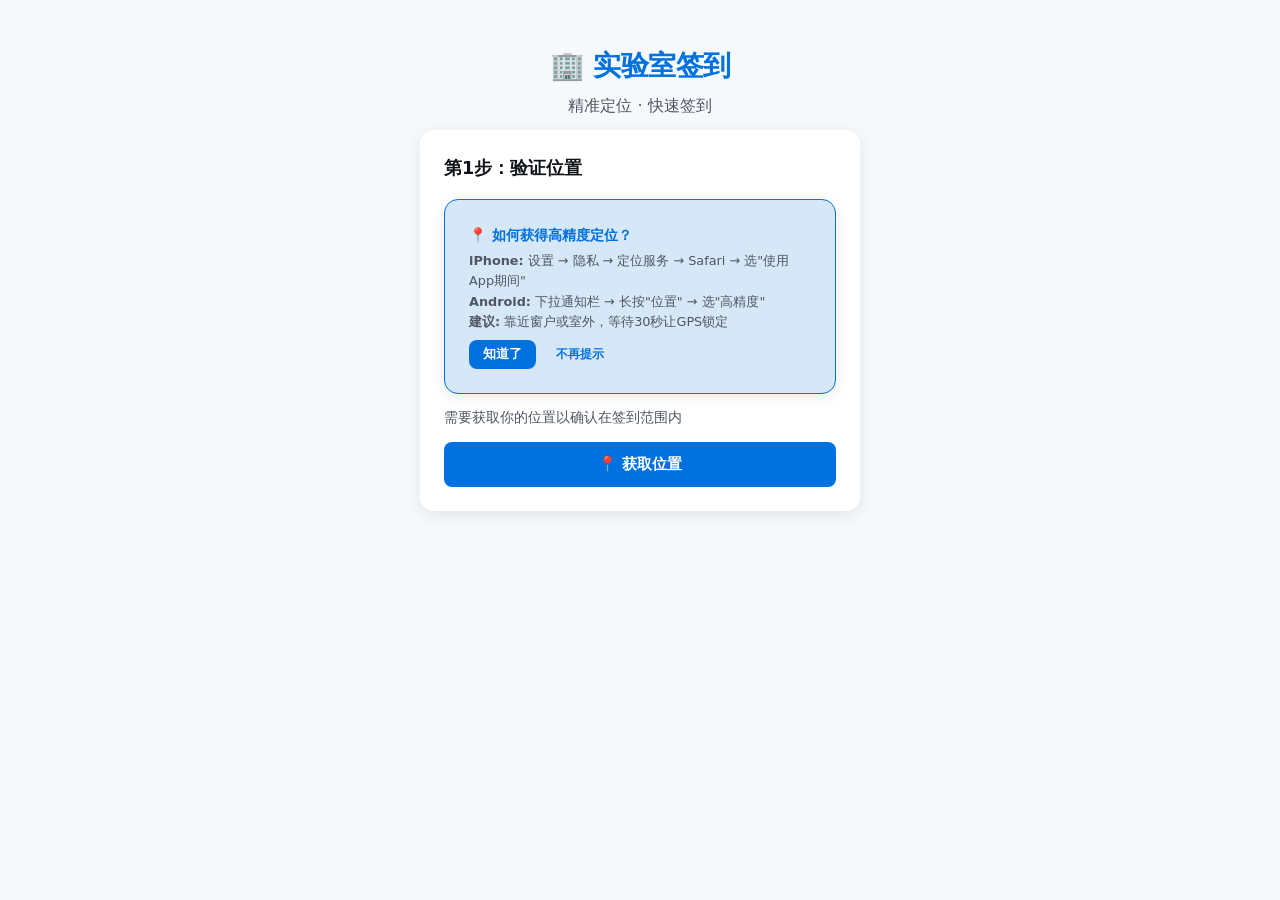
==== frontend/index.html @ 840944c0 "feat: add GPS accuracy tip on checkin page with dismiss/don't-show-again" ====
<!DOCTYPE html>
<html lang="zh-CN">
<head>
<meta charset="UTF-8">
<meta name="viewport" content="width=device-width, initial-scale=1.0, user-scalable=no">
<title>Lab Check-in</title>
<link rel="stylesheet" href="/frontend/css/app.css">
</head>
<body>
<div class="container" id="app">
  <div style="text-align:center;padding:20px 0 12px">
    <h1 style="color:var(--brand)">&#x1f3e2; 实验室签到</h1>
    <p style="margin-top:4px">精准定位 · 快速签到</p>
  </div>

  <div class="card result-card result-success hidden" id="statusCard">
    <div class="result-icon">&#x2705;</div>
    <h2 id="statusTitle">已签到</h2>
    <p id="statusDetail"></p>
    <p class="mt-1" style="font-size:0.82rem;color:var(--ink-muted)" id="statusTime"></p>
  </div>

  <div class="card" id="mainCard">
    <div style="display:flex;justify-content:space-between;align-items:center;margin-bottom:16px">
      <h3 id="stepTitle">第1步：验证位置</h3>
      <span class="badge badge-warning hidden" id="locationBadge">定位中...</span>
    </div>

    <!-- GPS tip -->
    <div id="gpsTip" class="card hidden" style="background:var(--brand-subtle);border:1px solid var(--brand);margin-bottom:12px">
      <p style="font-weight:650;color:var(--brand);font-size:.9rem">&#x1f4cd; 如何获得高精度定位？</p>
      <p style="font-size:.8rem;color:var(--ink-secondary);margin-top:4px">
        <b>iPhone:</b> 设置 → 隐私 → 定位服务 → Safari → 选"使用App期间"<br>
        <b>Android:</b> 下拉通知栏 → 长按"位置" → 选"高精度"<br>
        <b>建议:</b> 靠近窗户或室外，等待30秒让GPS锁定
      </p>
      <div style="margin-top:8px;display:flex;gap:8px">
        <button class="btn btn-primary" onclick="dismissGpsTip()" style="font-size:.8rem;padding:6px 14px">知道了</button>
        <button class="btn btn-secondary" onclick="dismissGpsTipForever()" style="font-size:.78rem;padding:6px 12px">不再提示</button>
      </div>
    </div>

    <div id="stepLocation">
      <p style="font-size:0.9rem;margin-bottom:12px">需要获取你的位置以确认在签到范围内</p>
      <button class="btn btn-primary btn-block" onclick="getLocation()" id="locBtn">&#x1f4cd; 获取位置</button>
      <div id="locResult" class="mt-2 hidden"></div>
    </div>

    <div id="stepName" class="hidden">
      <p style="font-size:0.9rem;margin-bottom:12px">确认身份信息，点击签到</p>
      <div class="input-group">
        <input type="text" class="input" id="userName" placeholder="输入姓名（如：郭晓飞）" required>
      </div>
      <button class="btn btn-primary btn-block btn-lg mt-3" onclick="submitByName()" id="checkinBtn">&#x2705; 确认签到</button>
      <div id="checkinResult" class="text-center mt-3 hidden"></div>
    </div>
  </div>

  <p class="text-center mt-2" style="font-size:0.75rem;color:var(--ink-muted)" id="tokenInfo"></p>
</div>

<script>
var API = window.location.origin;
var token = null, qrType = null, locationId = null;
var userLat = null, userLng = null, locationVerified = false;

// Show GPS tip if not dismissed before
if (!localStorage.getItem('gpsTipDismissed')) {
  document.getElementById('gpsTip').classList.remove('hidden');
}
function dismissGpsTip() { document.getElementById('gpsTip').classList.add('hidden'); }
function dismissGpsTipForever() { localStorage.setItem('gpsTipDismissed', '1'); document.getElementById('gpsTip').classList.add('hidden'); }

(function() {
  var p = new URLSearchParams(window.location.search);
  token = p.get('token');
  qrType = p.get('type') || 'checkin';
  locationId = p.get('location_id');
  if (token) {
    document.getElementById('tokenInfo').textContent = 'Session: ' + token.slice(0,8) + '... | ' + qrType;
    fetch(API + '/api/qr/validate/' + token)
      .then(function(r) { return r.json(); })
      .then(function(d) {
        if (!d.valid) showToast('二维码已过期或无效', 'error');
        else document.getElementById('stepTitle').textContent = (d.location_name || '签到点') + ' - ' + (qrType === 'checkin' ? '签到' : '签退');
      });
  }
})();

(function() {
  var u = JSON.parse(localStorage.getItem('user') || '{}');
  if (u.id) {
    fetch(API + '/api/check/status?user_id=' + u.id)
      .then(function(r) { return r.json(); })
      .then(function(d) {
        if (d.is_checked_in) {
          document.getElementById('statusCard').classList.remove('hidden');
          document.getElementById('statusTitle').textContent = '已签到';
          document.getElementById('statusDetail').textContent = '地点: ' + (d.location_name || '-');
          var t = '签到时间: ' + new Date(d.check_in_time).toLocaleString();
          if (d.auto_checkout_at) t += ' | 自动签退: ' + new Date(d.auto_checkout_at).toLocaleTimeString();
          document.getElementById('statusTime').textContent = t;
        }
      });
  }
})();

var _watchId = null;

function getLocation() {
  var btn = document.getElementById('locBtn');
  var badge = document.getElementById('locationBadge');
  var result = document.getElementById('locResult');

  // Stop any existing watch
  if (_watchId !== null) { navigator.geolocation.clearWatch(_watchId); _watchId = null; }

  btn.disabled = true; btn.textContent = '定位中...';
  badge.classList.remove('hidden');
  badge.className = 'badge badge-warning'; badge.textContent = '正在搜索卫星信号...';
  result.classList.add('hidden');

  if (!navigator.geolocation) {
    result.classList.remove('hidden');
    result.innerHTML = '<div class="badge badge-danger">&#x274c; 浏览器不支持定位</div>';
    badge.className = 'badge badge-danger'; badge.textContent = '不支持';
    btn.disabled = false; btn.textContent = '&#x1f4cd; 获取位置';
    return;
  }

  var startTime = Date.now();
  var bestPos = null;
  var count = 0;

  // Update status every 5 seconds
  var statusTimer = setInterval(function() {
    var elapsed = Math.floor((Date.now() - startTime) / 1000);
    badge.textContent = '搜索卫星中... (' + elapsed + '秒)';
  }, 5000);

  // Use watchPosition: keeps GPS active until we get a good fix
  _watchId = navigator.geolocation.watchPosition(
    function(pos) {
      count++;
      var acc = pos.coords.accuracy || 999;
      // Keep the best accuracy reading
      if (!bestPos || acc < bestPos.accuracy) {
        bestPos = {lat: pos.coords.latitude, lng: pos.coords.longitude, accuracy: acc};
      }

      // Update badge with progress
      var elapsed = Math.floor((Date.now() - startTime) / 1000);
      badge.textContent = 'GPS信号: ' + acc.toFixed(0) + 'm精度 (' + elapsed + '秒)';

      // Good enough — stop and use this position
      if (acc <= 80) {
        navigator.geolocation.clearWatch(_watchId);
        _watchId = null;
        clearInterval(statusTimer);
        usePosition(bestPos, badge, result, btn);
      }
    },
    function(err) {
      navigator.geolocation.clearWatch(_watchId);
      _watchId = null;
      clearInterval(statusTimer);
      result.classList.remove('hidden');
      badge.className = 'badge badge-danger'; badge.textContent = '定位失败';
      var msg = '';
      if (err.code === 1) msg = '请允许浏览器获取位置权限后重试';
      else if (err.code === 2) msg = '无法获取位置信号，请移至窗边或室外';
      else if (err.code === 3) msg = '定位超时，请重试';
      else msg = err.message || '定位失败';
      result.innerHTML = '<div class="badge badge-danger">&#x274c; ' + msg + '</div><button class="btn btn-secondary mt-2" onclick="getLocation()" style="font-size:0.85rem">&#x1f4cd; 重试定位</button>';
      btn.disabled = false; btn.textContent = '&#x1f4cd; 获取位置';
    },
    {enableHighAccuracy: true, timeout: 120000, maximumAge: 0}
  );

  // Timeout after 90 seconds — use best available reading
  setTimeout(function() {
    if (_watchId !== null) {
      navigator.geolocation.clearWatch(_watchId);
      _watchId = null;
      clearInterval(statusTimer);

      if (bestPos && bestPos.accuracy <= 200) {
        usePosition(bestPos, badge, result, btn);
      } else if (bestPos) {
        result.classList.remove('hidden');
        badge.className = 'badge badge-warning'; badge.textContent = '精度不足';
        result.innerHTML = '<div class="badge badge-warning">&#x26a0; 精度仅' + bestPos.accuracy.toFixed(0) + 'm，建议移至窗边或室外重试</div><button class="btn btn-secondary mt-2" onclick="getLocation()" style="font-size:0.85rem">&#x1f4cd; 重试定位</button>';
        btn.disabled = false; btn.textContent = '&#x1f4cd; 获取位置';
      } else {
        result.classList.remove('hidden');
        badge.className = 'badge badge-danger'; badge.textContent = '定位失败';
        result.innerHTML = '<div class="badge badge-danger">&#x274c; 未获取到GPS信号，请移至窗边或室外</div><button class="btn btn-secondary mt-2" onclick="getLocation()" style="font-size:0.85rem">&#x1f4cd; 重试定位</button>';
        btn.disabled = false; btn.textContent = '&#x1f4cd; 获取位置';
      }
    }
  }, 90000);
}

function usePosition(pos, badge, result, btn) {
  userLat = pos.lat;
  userLng = pos.lng;
  badge.className = 'badge badge-success';
  badge.textContent = '已定位 (精度' + pos.accuracy.toFixed(0) + 'm)';
  result.classList.remove('hidden');

  if (locationId) {
    fetch(API + '/api/admin/validate-location', {
      method: 'POST',
      headers: {'Content-Type': 'application/json'},
      body: JSON.stringify({lat: userLat, lng: userLng, location_id: parseInt(locationId)}),
    })
    .then(function(r) { return r.json(); })
    .then(function(d) {
      if (d.within_range) {
        result.innerHTML = '<div class="badge badge-success">&#x2705; 在范围内 (' + d.distance_meters + 'm / 允许' + d.max_meters + 'm)</div><p style="font-size:0.78rem;margin-top:4px;color:var(--ink-muted)">' + (d.address || '') + '</p>';
        locationVerified = true;
        showNameStep();
      } else {
        result.innerHTML = '<div class="badge badge-danger">&#x274c; 超出范围 (' + d.distance_meters + 'm / 允许' + d.max_meters + 'm)</div><button class="btn btn-secondary mt-2" onclick="getLocation()" style="font-size:0.85rem">&#x1f4cd; 重试</button>';
      }
      btn.disabled = false; btn.textContent = '&#x1f4cd; 重新定位';
    })
    .catch(function(e) {
      result.innerHTML = '<div class="badge badge-danger">网络错误，请重试</div><button class="btn btn-secondary mt-2" onclick="getLocation()" style="font-size:0.85rem">&#x1f4cd; 重试</button>';
      btn.disabled = false; btn.textContent = '&#x1f4cd; 获取位置';
    });
  } else {
    locationVerified = true;
    result.innerHTML = '<div class="badge badge-success">&#x2705; 定位成功</div>';
    showNameStep();
    btn.disabled = false; btn.textContent = '&#x1f4cd; 重新定位';
  }
}

function showNameStep() {
  document.getElementById('stepLocation').classList.add('hidden');
  document.getElementById('stepName').classList.remove('hidden');
  document.getElementById('stepTitle').textContent = '第2步：确认签到';
}

function submitByName() {
  var name = document.getElementById('userName').value.trim();
  if (!name) return alert('请输入姓名');

  var btn = document.getElementById('checkinBtn');
  var result = document.getElementById('checkinResult');
  btn.disabled = true; btn.textContent = '签到中...';
  result.classList.remove('hidden');
  result.innerHTML = '<div class="spinner" style="margin:0 auto"></div><p class="mt-1">正在签到...</p>';

  var endpoint = qrType === 'checkout' ? '/api/check/out' : '/api/check/in';
  fetch(API + endpoint, {
    method: 'POST',
    headers: {'Content-Type': 'application/json'},
    body: JSON.stringify({
      token: token,
      face_image_base64: '',
      latitude: userLat,
      longitude: userLng,
      user_name: name,
    }),
  })
  .then(function(resp) {
    return resp.json().then(function(data) { return {ok: resp.ok, data: data}; });
  })
  .then(function(r) {
    if (r.ok) {
      result.innerHTML = '<div class="badge badge-success" style="font-size:1.2rem">&#x2705; ' + (qrType === 'checkout' ? '签退成功' : '签到成功') + '!</div><p class="mt-1" style="font-size:1.1rem;font-weight:700">' + r.data.user_name + '</p><p style="font-size:0.82rem;color:var(--ink-muted)">时间: ' + new Date(r.data.check_in_time).toLocaleString() + '</p><p style="font-size:0.82rem;color:var(--ink-muted)">地点: ' + (r.data.location_name || '-') + '</p><p style="font-size:0.82rem;color:var(--ink-muted)">距离签到点: ' + (r.data.distance_meters || '?') + 'm</p>';
      if (qrType === 'checkin') {
        document.getElementById('statusCard').classList.remove('hidden');
        document.getElementById('statusTitle').textContent = '已签到';
        document.getElementById('statusDetail').textContent = r.data.user_name + ' - ' + (r.data.location_name || '');
        document.getElementById('statusTime').textContent = '签到时间: ' + new Date(r.data.check_in_time).toLocaleString();
      }
      document.getElementById('mainCard').classList.add('hidden');
    } else {
      result.innerHTML = '<div class="badge badge-danger">&#x274c; ' + (r.data.detail || '操作失败') + '</div>';
      btn.disabled = false; btn.textContent = '&#x2705; 确认签到';
    }
  })
  .catch(function(e) {
    result.innerHTML = '<div class="badge badge-danger">网络错误: ' + e.message + '</div>';
    btn.disabled = false; btn.textContent = '&#x2705; 确认签到';
  });
}

function showToast(msg, type) {
  var t = document.createElement('div');
  t.className = 'toast toast-' + type;
  t.textContent = msg;
  document.body.appendChild(t);
  setTimeout(function() { t.remove(); }, 3000);
}
</script>
</body>
</html>
---- frontend/css/app.css ----
/* Impeccable Design System — Lab Check-in */
:root {
  /* Brand */
  --brand: oklch(0.55 0.2 250);
  --brand-hover: oklch(0.48 0.2 250);
  --brand-subtle: oklch(0.92 0.03 250);

  /* Surfaces */
  --bg: oklch(0.98 0.005 260);
  --surface: #fff;
  --surface-hover: oklch(0.96 0.005 260);
  --border: oklch(0.88 0.01 260);

  /* Ink */
  --ink: oklch(0.18 0.01 260);
  --ink-secondary: oklch(0.45 0.02 260);
  --ink-muted: oklch(0.62 0.01 260);

  /* Status */
  --success: oklch(0.58 0.18 155);
  --success-bg: oklch(0.93 0.04 155);
  --warning: oklch(0.68 0.16 85);
  --warning-bg: oklch(0.94 0.06 85);
  --danger: oklch(0.52 0.2 25);
  --danger-bg: oklch(0.94 0.04 25);

  /* Layout */
  --radius-sm: 8px;
  --radius: 14px;
  --radius-lg: 20px;
  --shadow-sm: 0 1px 3px oklch(0 0 0 / 0.06);
  --shadow: 0 4px 16px oklch(0 0 0 / 0.08);
  --shadow-lg: 0 8px 32px oklch(0 0 0 / 0.12);

  /* Typography */
  --font: 'Segoe UI', system-ui, -apple-system, sans-serif;
  --font-mono: 'Cascadia Code', 'JetBrains Mono', 'Fira Code', monospace;
}

* { margin: 0; padding: 0; box-sizing: border-box; }

body {
  font-family: var(--font);
  background: var(--bg);
  color: var(--ink);
  line-height: 1.6;
  -webkit-font-smoothing: antialiased;
}

/* ── Typography ──────────────────────────────────── */
h1 { font-size: 1.75rem; font-weight: 700; letter-spacing: -0.02em; }
h2 { font-size: 1.35rem; font-weight: 650; letter-spacing: -0.01em; }
h3 { font-size: 1.1rem; font-weight: 600; }
p { color: var(--ink-secondary); }
.mono { font-family: var(--font-mono); font-size: 0.85rem; }

/* ── Layout ──────────────────────────────────────── */
.container { max-width: 480px; margin: 0 auto; padding: 24px 20px; }
.container-wide { max-width: 1200px; margin: 0 auto; padding: 24px; }

.card {
  background: var(--surface);
  border-radius: var(--radius);
  box-shadow: var(--shadow);
  padding: 24px;
  margin-bottom: 16px;
}

/* ── Buttons ─────────────────────────────────────── */
.btn {
  display: inline-flex; align-items: center; justify-content: center; gap: 8px;
  padding: 12px 24px; border-radius: var(--radius-sm); border: none;
  font-size: 0.95rem; font-weight: 600; cursor: pointer;
  transition: all 0.15s ease; text-decoration: none;
}
.btn-primary { background: var(--brand); color: #fff; }
.btn-primary:hover { background: var(--brand-hover); transform: translateY(-1px); box-shadow: var(--shadow); }
.btn-secondary { background: var(--brand-subtle); color: var(--brand); }
.btn-secondary:hover { background: oklch(0.88 0.04 250); }
.btn-danger { background: var(--danger-bg); color: var(--danger); }
.btn-danger:hover { background: oklch(0.9 0.06 25); }
.btn-block { display: flex; width: 100%; }
.btn-lg { padding: 16px 32px; font-size: 1.05rem; border-radius: var(--radius); }
.btn:disabled { opacity: 0.5; cursor: not-allowed; transform: none; }

/* ── Forms ───────────────────────────────────────── */
.input-group { margin-bottom: 16px; }
.input-group label { display: block; font-size: 0.85rem; font-weight: 600; margin-bottom: 6px; color: var(--ink-secondary); }
.input {
  width: 100%; padding: 12px 16px; border: 1.5px solid var(--border);
  border-radius: var(--radius-sm); font-size: 1rem; font-family: var(--font);
  transition: border-color 0.15s ease; background: var(--surface);
}
.input:focus { outline: none; border-color: var(--brand); box-shadow: 0 0 0 3px var(--brand-subtle); }
select.input { appearance: none; background-image: url("data:image/svg+xml,%3Csvg xmlns='http://www.w3.org/2000/svg' width='12' height='12' viewBox='0 0 12 12'%3E%3Cpath fill='%23666' d='M6 8L1 3h10z'/%3E%3C/svg%3E"); background-repeat: no-repeat; background-position: right 12px center; padding-right: 36px; }

/* ── Status badges ───────────────────────────────── */
.badge {
  display: inline-flex; align-items: center; gap: 4px;
  padding: 4px 10px; border-radius: 20px; font-size: 0.78rem; font-weight: 600;
}
.badge-success { background: var(--success-bg); color: var(--success); }
.badge-warning { background: var(--warning-bg); color: var(--warning); }
.badge-danger { background: var(--danger-bg); color: var(--danger); }

/* ── Camera ──────────────────────────────────────── */
.camera-container {
  position: relative; width: 100%; max-width: 360px; margin: 0 auto;
  border-radius: var(--radius-lg); overflow: hidden;
  box-shadow: var(--shadow-lg); background: #000;
  aspect-ratio: 3/4;
}
.camera-container video, .camera-container canvas {
  width: 100%; height: 100%; object-fit: cover;
}
.camera-overlay {
  position: absolute; top: 0; left: 0; right: 0; bottom: 0;
  border: 3px solid oklch(1 0 0 / 0.3); border-radius: var(--radius-lg);
  pointer-events: none;
}
.camera-overlay::after {
  content: ''; position: absolute;
  top: 15%; left: 15%; right: 15%; bottom: 25%;
  border: 2px dashed oklch(1 0 0 / 0.5); border-radius: var(--radius);
}
.camera-hint {
  position: absolute; bottom: 12px; left: 50%; transform: translateX(-50%);
  color: #fff; font-size: 0.8rem; text-align: center;
  text-shadow: 0 1px 3px rgba(0,0,0,0.6);
}

/* ── QR display ──────────────────────────────────── */
.qr-display {
  text-align: center; padding: 20px;
}
.qr-display img {
  width: 220px; height: 220px; border-radius: var(--radius);
  box-shadow: var(--shadow-lg);
}
.qr-url {
  margin-top: 12px; font-family: var(--font-mono); font-size: 0.8rem;
  color: var(--ink-muted); word-break: break-all;
}

/* ── Check-in result ─────────────────────────────── */
.result-card {
  text-align: center; padding: 32px 24px;
}
.result-icon {
  width: 72px; height: 72px; border-radius: 50%; display: flex;
  align-items: center; justify-content: center; margin: 0 auto 16px;
  font-size: 2rem;
}
.result-success .result-icon { background: var(--success-bg); }
.result-error .result-icon { background: var(--danger-bg); }

/* ── Admin dashboard ──────────────────────────────── */
.stats-grid {
  display: grid; grid-template-columns: repeat(auto-fit, minmax(200px, 1fr));
  gap: 16px; margin-bottom: 24px;
}
.stat-card {
  background: var(--surface); border-radius: var(--radius);
  box-shadow: var(--shadow-sm); padding: 20px;
}
.stat-value { font-size: 2rem; font-weight: 700; color: var(--brand); }
.stat-label { font-size: 0.85rem; color: var(--ink-muted); margin-top: 4px; }

.table-wrap { overflow-x: auto; }
table { width: 100%; border-collapse: collapse; }
th, td { padding: 10px 14px; text-align: left; border-bottom: 1px solid var(--border); }
th { font-size: 0.8rem; font-weight: 650; color: var(--ink-muted); text-transform: uppercase; letter-spacing: 0.05em; }
td { font-size: 0.9rem; }
tr:hover td { background: var(--surface-hover); }

/* ── Navigation ───────────────────────────────────── */
.topbar {
  background: var(--surface); border-bottom: 1px solid var(--border);
  padding: 12px 24px; display: flex; align-items: center; justify-content: space-between;
}
.topbar-brand { font-weight: 700; font-size: 1.1rem; display: flex; align-items: center; gap: 8px; }
.topbar-nav { display: flex; gap: 8px; align-items: center; }
.topbar-nav a, .topbar-nav button {
  padding: 6px 14px; border-radius: var(--radius-sm); font-size: 0.85rem;
  font-weight: 550; text-decoration: none; color: var(--ink-secondary);
  background: none; border: none; cursor: pointer;
}
.topbar-nav a:hover, .topbar-nav button:hover { background: var(--surface-hover); }
.topbar-nav a.active { background: var(--brand-subtle); color: var(--brand); }

/* ── Toast / Notifications ───────────────────────── */
.toast {
  position: fixed; top: 16px; left: 50%; transform: translateX(-50%);
  padding: 12px 24px; border-radius: var(--radius-sm); font-weight: 600;
  z-index: 1000; animation: slideDown 0.3s ease; font-size: 0.9rem;
}
.toast-success { background: var(--success); color: #fff; }
.toast-error { background: var(--danger); color: #fff; }
@keyframes slideDown { from { opacity: 0; transform: translateX(-50%) translateY(-20px); } to { opacity: 1; transform: translateX(-50%) translateY(0); } }

/* ── Loading ─────────────────────────────────────── */
.spinner {
  width: 24px; height: 24px; border: 3px solid var(--border);
  border-top-color: var(--brand); border-radius: 50%; animation: spin 0.6s linear infinite;
}
@keyframes spin { to { transform: rotate(360deg); } }

/* ── Tabs ────────────────────────────────────────── */
.tabs {
  display: flex; gap: 4px; padding: 4px;
  background: var(--bg); border-radius: var(--radius-sm);
  margin-bottom: 20px;
}
.tab {
  flex: 1; padding: 8px 16px; border-radius: 6px; border: none;
  background: none; cursor: pointer; font-size: 0.85rem; font-weight: 600;
  color: var(--ink-secondary); transition: all 0.15s;
}
.tab.active { background: var(--surface); color: var(--ink); box-shadow: var(--shadow-sm); }

/* ── Modal ───────────────────────────────────────── */
.modal-overlay {
  position: fixed; top: 0; left: 0; right: 0; bottom: 0;
  background: oklch(0 0 0 / 0.4); display: flex; align-items: center;
  justify-content: center; z-index: 999; backdrop-filter: blur(4px);
}
.modal {
  background: var(--surface); border-radius: var(--radius-lg);
  padding: 32px; max-width: 440px; width: 90%; box-shadow: var(--shadow-lg);
}

/* ── Utility ─────────────────────────────────────── */
.text-center { text-align: center; }
.mt-1 { margin-top: 8px; } .mt-2 { margin-top: 16px; } .mt-3 { margin-top: 24px; }
.mb-2 { margin-bottom: 16px; }
.gap-2 { gap: 12px; }
.flex { display: flex; } .flex-col { flex-direction: column; }
.hidden { display: none !important; }

/* ── Mobile ───────────────────────────────────────── */
@media (max-width: 480px) {
  .container { padding: 16px 12px; }
  .container-wide { padding: 12px; }
  .card { padding: 16px; }
  .stats-grid { grid-template-columns: repeat(2, 1fr); }
  .stat-value { font-size: 1.5rem; }
}
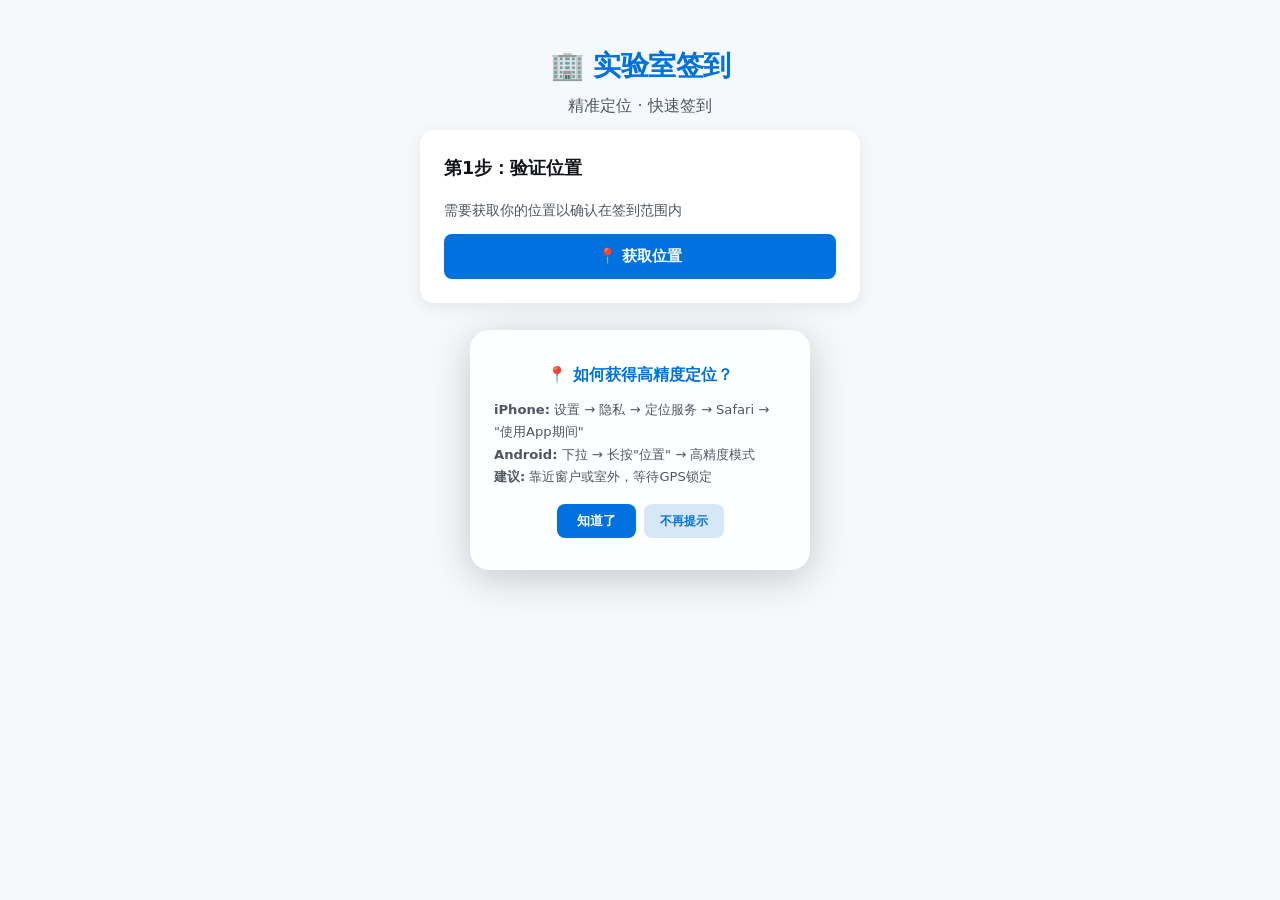
==== commit 39fb4d1f: "fix: GPS tip as frosted glass modal, auto-close QR modal on status change" ====
--- a/frontend/index.html
+++ b/frontend/index.html
@@ -26,17 +26,19 @@
       <span class="badge badge-warning hidden" id="locationBadge">定位中...</span>
     </div>
 
-    <!-- GPS tip -->
-    <div id="gpsTip" class="card hidden" style="background:var(--brand-subtle);border:1px solid var(--brand);margin-bottom:12px">
-      <p style="font-weight:650;color:var(--brand);font-size:.9rem">&#x1f4cd; 如何获得高精度定位？</p>
-      <p style="font-size:.8rem;color:var(--ink-secondary);margin-top:4px">
-        <b>iPhone:</b> 设置 → 隐私 → 定位服务 → Safari → 选"使用App期间"<br>
-        <b>Android:</b> 下拉通知栏 → 长按"位置" → 选"高精度"<br>
-        <b>建议:</b> 靠近窗户或室外，等待30秒让GPS锁定
-      </p>
-      <div style="margin-top:8px;display:flex;gap:8px">
-        <button class="btn btn-primary" onclick="dismissGpsTip()" style="font-size:.8rem;padding:6px 14px">知道了</button>
-        <button class="btn btn-secondary" onclick="dismissGpsTipForever()" style="font-size:.78rem;padding:6px 12px">不再提示</button>
+    <!-- GPS tip modal -->
+    <div id="gpsTipOverlay" class="hidden" style="position:fixed;top:0;left:0;right:0;bottom:0;display:flex;align-items:center;justify-content:center;z-index:2000">
+      <div style="background:rgba(255,255,255,.88);backdrop-filter:blur(14px);-webkit-backdrop-filter:blur(14px);border-radius:20px;padding:32px 24px;text-align:center;box-shadow:0 8px 40px rgba(0,0,0,.2);max-width:340px;width:90%">
+        <p style="font-weight:700;color:var(--brand);font-size:1rem">&#x1f4cd; 如何获得高精度定位？</p>
+        <p style="font-size:.82rem;color:var(--ink-secondary);margin-top:12px;line-height:1.7;text-align:left">
+          <b>iPhone:</b> 设置 → 隐私 → 定位服务 → Safari → "使用App期间"<br>
+          <b>Android:</b> 下拉 → 长按"位置" → 高精度模式<br>
+          <b>建议:</b> 靠近窗户或室外，等待GPS锁定
+        </p>
+        <div style="margin-top:16px;display:flex;gap:8px;justify-content:center">
+          <button class="btn btn-primary" onclick="dismissGpsTip()" style="font-size:.82rem;padding:8px 20px">知道了</button>
+          <button class="btn btn-secondary" onclick="dismissGpsTipForever()" style="font-size:.78rem;padding:8px 16px">不再提示</button>
+        </div>
       </div>
     </div>
 
@@ -66,10 +68,10 @@
 
 // Show GPS tip if not dismissed before
 if (!localStorage.getItem('gpsTipDismissed')) {
-  document.getElementById('gpsTip').classList.remove('hidden');
-}
-function dismissGpsTip() { document.getElementById('gpsTip').classList.add('hidden'); }
-function dismissGpsTipForever() { localStorage.setItem('gpsTipDismissed', '1'); document.getElementById('gpsTip').classList.add('hidden'); }
+  document.getElementById('gpsTipOverlay').classList.remove('hidden');
+}
+function dismissGpsTip() { document.getElementById('gpsTipOverlay').classList.add('hidden'); }
+function dismissGpsTipForever() { localStorage.setItem('gpsTipDismissed', '1'); document.getElementById('gpsTipOverlay').classList.add('hidden'); }
 
 (function() {
   var p = new URLSearchParams(window.location.search);
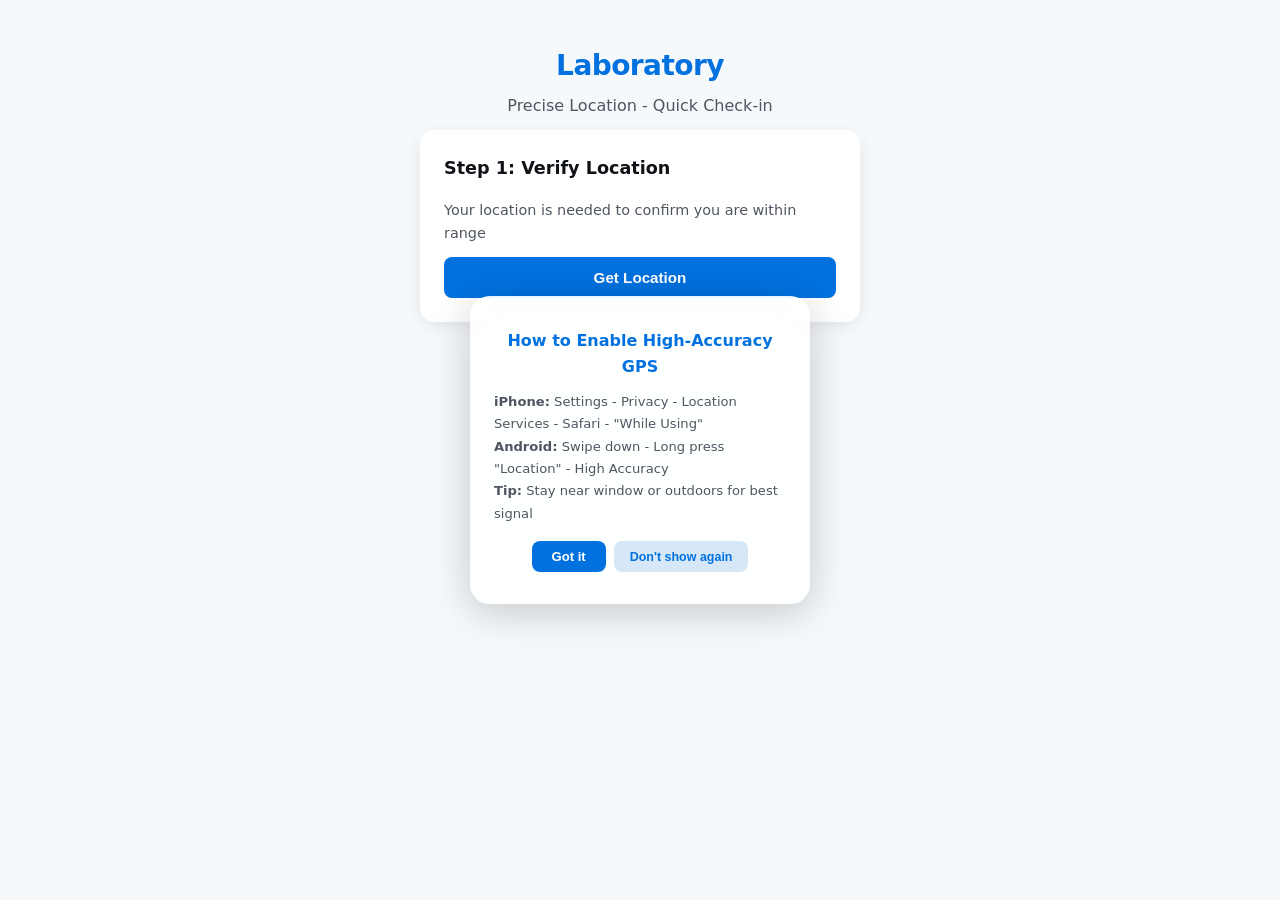
==== commit 0323b8c5: "feat: Gaode AMap as primary location (fast+accurate GCJ-02), browser GPS fallback, skip WGS84 conver" ====
--- a/frontend/index.html
+++ b/frontend/index.html
@@ -9,51 +9,51 @@
 <body>
 <div class="container" id="app">
   <div style="text-align:center;padding:20px 0 12px">
-    <h1 style="color:var(--brand)">&#x1f3e2; 实验室签到</h1>
-    <p style="margin-top:4px">精准定位 · 快速签到</p>
+    <h1 style="color:var(--brand)">Laboratory</h1>
+    <p style="margin-top:4px">Precise Location - Quick Check-in</p>
   </div>
 
   <div class="card result-card result-success hidden" id="statusCard">
     <div class="result-icon">&#x2705;</div>
-    <h2 id="statusTitle">已签到</h2>
+    <h2 id="statusTitle">Checked In</h2>
     <p id="statusDetail"></p>
     <p class="mt-1" style="font-size:0.82rem;color:var(--ink-muted)" id="statusTime"></p>
   </div>
 
+  <!-- GPS Tip Modal -->
+  <div id="gpsTipOverlay" class="hidden" style="position:fixed;top:0;left:0;right:0;bottom:0;display:flex;align-items:center;justify-content:center;z-index:2000">
+    <div style="background:rgba(255,255,255,.88);backdrop-filter:blur(14px);-webkit-backdrop-filter:blur(14px);border-radius:20px;padding:32px 24px;text-align:center;box-shadow:0 8px 40px rgba(0,0,0,.2);max-width:340px;width:90%">
+      <p style="font-weight:700;color:var(--brand);font-size:1rem">How to Enable High-Accuracy GPS</p>
+      <p style="font-size:.82rem;color:var(--ink-secondary);margin-top:12px;line-height:1.7;text-align:left">
+        <b>iPhone:</b> Settings - Privacy - Location Services - Safari - "While Using"<br>
+        <b>Android:</b> Swipe down - Long press "Location" - High Accuracy<br>
+        <b>Tip:</b> Stay near window or outdoors for best signal
+      </p>
+      <div style="margin-top:16px;display:flex;gap:8px;justify-content:center">
+        <button class="btn btn-primary" onclick="dismissGpsTip()" style="font-size:.82rem;padding:8px 20px">Got it</button>
+        <button class="btn btn-secondary" onclick="dismissGpsTipForever()" style="font-size:.78rem;padding:8px 16px">Don't show again</button>
+      </div>
+    </div>
+  </div>
+
   <div class="card" id="mainCard">
     <div style="display:flex;justify-content:space-between;align-items:center;margin-bottom:16px">
-      <h3 id="stepTitle">第1步：验证位置</h3>
-      <span class="badge badge-warning hidden" id="locationBadge">定位中...</span>
-    </div>
-
-    <!-- GPS tip modal -->
-    <div id="gpsTipOverlay" class="hidden" style="position:fixed;top:0;left:0;right:0;bottom:0;display:flex;align-items:center;justify-content:center;z-index:2000">
-      <div style="background:rgba(255,255,255,.88);backdrop-filter:blur(14px);-webkit-backdrop-filter:blur(14px);border-radius:20px;padding:32px 24px;text-align:center;box-shadow:0 8px 40px rgba(0,0,0,.2);max-width:340px;width:90%">
-        <p style="font-weight:700;color:var(--brand);font-size:1rem">&#x1f4cd; 如何获得高精度定位？</p>
-        <p style="font-size:.82rem;color:var(--ink-secondary);margin-top:12px;line-height:1.7;text-align:left">
-          <b>iPhone:</b> 设置 → 隐私 → 定位服务 → Safari → "使用App期间"<br>
-          <b>Android:</b> 下拉 → 长按"位置" → 高精度模式<br>
-          <b>建议:</b> 靠近窗户或室外，等待GPS锁定
-        </p>
-        <div style="margin-top:16px;display:flex;gap:8px;justify-content:center">
-          <button class="btn btn-primary" onclick="dismissGpsTip()" style="font-size:.82rem;padding:8px 20px">知道了</button>
-          <button class="btn btn-secondary" onclick="dismissGpsTipForever()" style="font-size:.78rem;padding:8px 16px">不再提示</button>
-        </div>
+      <h3 id="stepTitle">Step 1: Verify Location</h3>
+      <span class="badge badge-warning hidden" id="locationBadge">Locating...</span>
+    </div>
+
+    <div id="stepLocation">
+      <p style="font-size:0.9rem;margin-bottom:12px">Your location is needed to confirm you are within range</p>
+      <button class="btn btn-primary btn-block" onclick="getLocation()" id="locBtn">Get Location</button>
+      <div id="locResult" class="mt-2 hidden"></div>
+    </div>
+
+    <div id="stepName" class="hidden">
+      <p style="font-size:0.9rem;margin-bottom:12px">Confirm your identity to check in</p>
+      <div class="input-group">
+        <input type="text" class="input" id="userName" placeholder="Enter your name" required>
       </div>
-    </div>
-
-    <div id="stepLocation">
-      <p style="font-size:0.9rem;margin-bottom:12px">需要获取你的位置以确认在签到范围内</p>
-      <button class="btn btn-primary btn-block" onclick="getLocation()" id="locBtn">&#x1f4cd; 获取位置</button>
-      <div id="locResult" class="mt-2 hidden"></div>
-    </div>
-
-    <div id="stepName" class="hidden">
-      <p style="font-size:0.9rem;margin-bottom:12px">确认身份信息，点击签到</p>
-      <div class="input-group">
-        <input type="text" class="input" id="userName" placeholder="输入姓名（如：郭晓飞）" required>
-      </div>
-      <button class="btn btn-primary btn-block btn-lg mt-3" onclick="submitByName()" id="checkinBtn">&#x2705; 确认签到</button>
+      <button class="btn btn-primary btn-block btn-lg mt-3" onclick="submitByName()" id="checkinBtn">Confirm Check-in</button>
       <div id="checkinResult" class="text-center mt-3 hidden"></div>
     </div>
   </div>
@@ -65,236 +65,184 @@
 var API = window.location.origin;
 var token = null, qrType = null, locationId = null;
 var userLat = null, userLng = null, locationVerified = false;
-
-// Show GPS tip if not dismissed before
-if (!localStorage.getItem('gpsTipDismissed')) {
-  document.getElementById('gpsTipOverlay').classList.remove('hidden');
-}
-function dismissGpsTip() { document.getElementById('gpsTipOverlay').classList.add('hidden'); }
-function dismissGpsTipForever() { localStorage.setItem('gpsTipDismissed', '1'); document.getElementById('gpsTipOverlay').classList.add('hidden'); }
-
+var coordSource = 'amap'; // Gaode returns GCJ-02, no conversion needed
+
+// ── Init ──────────────────────────────────────────────────
 (function() {
   var p = new URLSearchParams(window.location.search);
-  token = p.get('token');
-  qrType = p.get('type') || 'checkin';
-  locationId = p.get('location_id');
+  token = p.get('token'); qrType = p.get('type') || 'checkin'; locationId = p.get('location_id');
   if (token) {
     document.getElementById('tokenInfo').textContent = 'Session: ' + token.slice(0,8) + '... | ' + qrType;
-    fetch(API + '/api/qr/validate/' + token)
-      .then(function(r) { return r.json(); })
-      .then(function(d) {
-        if (!d.valid) showToast('二维码已过期或无效', 'error');
-        else document.getElementById('stepTitle').textContent = (d.location_name || '签到点') + ' - ' + (qrType === 'checkin' ? '签到' : '签退');
-      });
+    fetch(API + '/api/qr/validate/' + token).then(function(r){return r.json()}).then(function(d){
+      if (!d.valid) showToast('QR code expired or invalid', 'error');
+      else document.getElementById('stepTitle').textContent = (d.location_name || 'Check-in Point') + ' - ' + (qrType === 'checkin' ? 'Sign In' : 'Sign Out');
+    });
   }
 })();
 
 (function() {
   var u = JSON.parse(localStorage.getItem('user') || '{}');
   if (u.id) {
-    fetch(API + '/api/check/status?user_id=' + u.id)
-      .then(function(r) { return r.json(); })
-      .then(function(d) {
-        if (d.is_checked_in) {
-          document.getElementById('statusCard').classList.remove('hidden');
-          document.getElementById('statusTitle').textContent = '已签到';
-          document.getElementById('statusDetail').textContent = '地点: ' + (d.location_name || '-');
-          var t = '签到时间: ' + new Date(d.check_in_time).toLocaleString();
-          if (d.auto_checkout_at) t += ' | 自动签退: ' + new Date(d.auto_checkout_at).toLocaleTimeString();
-          document.getElementById('statusTime').textContent = t;
-        }
-      });
+    fetch(API + '/api/check/status?user_id=' + u.id).then(function(r){return r.json()}).then(function(d){
+      if (d.is_checked_in) {
+        document.getElementById('statusCard').classList.remove('hidden');
+        document.getElementById('statusTitle').textContent = 'Checked In';
+        document.getElementById('statusDetail').textContent = 'Location: ' + (d.location_name || '-');
+        var t = 'Check-in: ' + new Date(d.check_in_time).toLocaleString();
+        if (d.auto_checkout_at) t += ' | Auto checkout: ' + new Date(d.auto_checkout_at).toLocaleTimeString();
+        document.getElementById('statusTime').textContent = t;
+      }
+    });
   }
 })();
 
-var _watchId = null;
-
+// ── GPS Tip ──────────────────────────────────────────────
+if (!localStorage.getItem('gpsTipDismissed')) document.getElementById('gpsTipOverlay').classList.remove('hidden');
+function dismissGpsTip() { document.getElementById('gpsTipOverlay').classList.add('hidden'); }
+function dismissGpsTipForever() { localStorage.setItem('gpsTipDismissed', '1'); document.getElementById('gpsTipOverlay').classList.add('hidden'); }
+
+// ── Pre-load Gaode JS ────────────────────────────────────
+var _amapReady = false;
+(function() {
+  var s = document.createElement('script');
+  s.src = 'https://webapi.amap.com/maps?v=2.0&key=c8e18f605b4553734875dbc4d172be96&plugin=AMap.Geolocation';
+  s.onload = function() { _amapReady = true; };
+  s.onerror = function() { _amapReady = false; };
+  document.head.appendChild(s);
+})();
+
+// ── Location ─────────────────────────────────────────────
 function getLocation() {
   var btn = document.getElementById('locBtn');
   var badge = document.getElementById('locationBadge');
   var result = document.getElementById('locResult');
-
-  // Stop any existing watch
-  if (_watchId !== null) { navigator.geolocation.clearWatch(_watchId); _watchId = null; }
-
-  btn.disabled = true; btn.textContent = '定位中...';
+  btn.disabled = true; btn.textContent = 'Locating...';
   badge.classList.remove('hidden');
-  badge.className = 'badge badge-warning'; badge.textContent = '正在搜索卫星信号...';
+  badge.className = 'badge badge-warning'; badge.textContent = 'Locating...';
   result.classList.add('hidden');
 
+  if (_amapReady && window.AMap) {
+    window.AMap.plugin('AMap.Geolocation', function() {
+      var geo = new window.AMap.Geolocation({enableHighAccuracy: true, timeout: 15000});
+      geo.getCurrentPosition(function(status, amapResult) {
+        if (status === 'complete' && amapResult.position) {
+          userLat = amapResult.position.lat;
+          userLng = amapResult.position.lng;
+          coordSource = 'amap';
+          badge.className = 'badge badge-success';
+          badge.textContent = 'AMap (' + (amapResult.accuracy || 30).toFixed(0) + 'm)';
+          validateAndProceed(btn, badge, result);
+        } else {
+          fallbackGPS(btn, badge, result);
+        }
+      });
+    });
+  } else {
+    fallbackGPS(btn, badge, result);
+  }
+}
+
+function fallbackGPS(btn, badge, result) {
   if (!navigator.geolocation) {
     result.classList.remove('hidden');
-    result.innerHTML = '<div class="badge badge-danger">&#x274c; 浏览器不支持定位</div>';
-    badge.className = 'badge badge-danger'; badge.textContent = '不支持';
-    btn.disabled = false; btn.textContent = '&#x1f4cd; 获取位置';
+    result.innerHTML = '<div class="badge badge-danger">Browser does not support geolocation</div>';
+    btn.disabled = false; btn.textContent = 'Get Location';
     return;
   }
-
-  var startTime = Date.now();
-  var bestPos = null;
-  var count = 0;
-
-  // Update status every 5 seconds
-  var statusTimer = setInterval(function() {
-    var elapsed = Math.floor((Date.now() - startTime) / 1000);
-    badge.textContent = '搜索卫星中... (' + elapsed + '秒)';
-  }, 5000);
-
-  // Use watchPosition: keeps GPS active until we get a good fix
-  _watchId = navigator.geolocation.watchPosition(
+  coordSource = 'gps';
+  badge.textContent = 'GPS searching...';
+  navigator.geolocation.getCurrentPosition(
     function(pos) {
-      count++;
-      var acc = pos.coords.accuracy || 999;
-      // Keep the best accuracy reading
-      if (!bestPos || acc < bestPos.accuracy) {
-        bestPos = {lat: pos.coords.latitude, lng: pos.coords.longitude, accuracy: acc};
-      }
-
-      // Update badge with progress
-      var elapsed = Math.floor((Date.now() - startTime) / 1000);
-      badge.textContent = 'GPS信号: ' + acc.toFixed(0) + 'm精度 (' + elapsed + '秒)';
-
-      // Good enough — stop and use this position
-      if (acc <= 80) {
-        navigator.geolocation.clearWatch(_watchId);
-        _watchId = null;
-        clearInterval(statusTimer);
-        usePosition(bestPos, badge, result, btn);
-      }
+      userLat = pos.coords.latitude; userLng = pos.coords.longitude;
+      badge.className = 'badge badge-success';
+      badge.textContent = 'GPS (' + pos.coords.accuracy.toFixed(0) + 'm)';
+      validateAndProceed(btn, badge, result);
     },
     function(err) {
-      navigator.geolocation.clearWatch(_watchId);
-      _watchId = null;
-      clearInterval(statusTimer);
+      badge.className = 'badge badge-danger'; badge.textContent = 'Failed';
+      var msg = err.code === 1 ? 'Please allow location permission' : err.code === 2 ? 'No GPS signal' : 'Timeout';
       result.classList.remove('hidden');
-      badge.className = 'badge badge-danger'; badge.textContent = '定位失败';
-      var msg = '';
-      if (err.code === 1) msg = '请允许浏览器获取位置权限后重试';
-      else if (err.code === 2) msg = '无法获取位置信号，请移至窗边或室外';
-      else if (err.code === 3) msg = '定位超时，请重试';
-      else msg = err.message || '定位失败';
-      result.innerHTML = '<div class="badge badge-danger">&#x274c; ' + msg + '</div><button class="btn btn-secondary mt-2" onclick="getLocation()" style="font-size:0.85rem">&#x1f4cd; 重试定位</button>';
-      btn.disabled = false; btn.textContent = '&#x1f4cd; 获取位置';
+      result.innerHTML = '<div class="badge badge-danger">' + msg + '</div><button class="btn btn-secondary mt-2" onclick="getLocation()">Retry</button>';
+      btn.disabled = false; btn.textContent = 'Get Location';
     },
-    {enableHighAccuracy: true, timeout: 120000, maximumAge: 0}
+    {enableHighAccuracy: true, timeout: 15000, maximumAge: 0}
   );
-
-  // Timeout after 90 seconds — use best available reading
-  setTimeout(function() {
-    if (_watchId !== null) {
-      navigator.geolocation.clearWatch(_watchId);
-      _watchId = null;
-      clearInterval(statusTimer);
-
-      if (bestPos && bestPos.accuracy <= 200) {
-        usePosition(bestPos, badge, result, btn);
-      } else if (bestPos) {
-        result.classList.remove('hidden');
-        badge.className = 'badge badge-warning'; badge.textContent = '精度不足';
-        result.innerHTML = '<div class="badge badge-warning">&#x26a0; 精度仅' + bestPos.accuracy.toFixed(0) + 'm，建议移至窗边或室外重试</div><button class="btn btn-secondary mt-2" onclick="getLocation()" style="font-size:0.85rem">&#x1f4cd; 重试定位</button>';
-        btn.disabled = false; btn.textContent = '&#x1f4cd; 获取位置';
-      } else {
-        result.classList.remove('hidden');
-        badge.className = 'badge badge-danger'; badge.textContent = '定位失败';
-        result.innerHTML = '<div class="badge badge-danger">&#x274c; 未获取到GPS信号，请移至窗边或室外</div><button class="btn btn-secondary mt-2" onclick="getLocation()" style="font-size:0.85rem">&#x1f4cd; 重试定位</button>';
-        btn.disabled = false; btn.textContent = '&#x1f4cd; 获取位置';
-      }
-    }
-  }, 90000);
-}
-
-function usePosition(pos, badge, result, btn) {
-  userLat = pos.lat;
-  userLng = pos.lng;
-  badge.className = 'badge badge-success';
-  badge.textContent = '已定位 (精度' + pos.accuracy.toFixed(0) + 'm)';
-  result.classList.remove('hidden');
-
+}
+
+function validateAndProceed(btn, badge, result) {
   if (locationId) {
     fetch(API + '/api/admin/validate-location', {
       method: 'POST',
       headers: {'Content-Type': 'application/json'},
-      body: JSON.stringify({lat: userLat, lng: userLng, location_id: parseInt(locationId)}),
+      body: JSON.stringify({lat: userLat, lng: userLng, location_id: parseInt(locationId), source: coordSource}),
     })
-    .then(function(r) { return r.json(); })
+    .then(function(r){return r.json()})
     .then(function(d) {
+      result.classList.remove('hidden');
       if (d.within_range) {
-        result.innerHTML = '<div class="badge badge-success">&#x2705; 在范围内 (' + d.distance_meters + 'm / 允许' + d.max_meters + 'm)</div><p style="font-size:0.78rem;margin-top:4px;color:var(--ink-muted)">' + (d.address || '') + '</p>';
+        result.innerHTML = '<div class="badge badge-success">Within range (' + d.distance_meters + 'm / ' + d.max_meters + 'm)</div><p style="font-size:.78rem;margin-top:4px;color:var(--ink-muted)">' + (d.address || '') + '</p>';
         locationVerified = true;
         showNameStep();
       } else {
-        result.innerHTML = '<div class="badge badge-danger">&#x274c; 超出范围 (' + d.distance_meters + 'm / 允许' + d.max_meters + 'm)</div><button class="btn btn-secondary mt-2" onclick="getLocation()" style="font-size:0.85rem">&#x1f4cd; 重试</button>';
+        result.innerHTML = '<div class="badge badge-danger">Out of range (' + d.distance_meters + 'm / ' + d.max_meters + 'm)</div><button class="btn btn-secondary mt-2" onclick="getLocation()">Retry</button>';
       }
-      btn.disabled = false; btn.textContent = '&#x1f4cd; 重新定位';
+      btn.disabled = false; btn.textContent = 'Relocate';
     })
-    .catch(function(e) {
-      result.innerHTML = '<div class="badge badge-danger">网络错误，请重试</div><button class="btn btn-secondary mt-2" onclick="getLocation()" style="font-size:0.85rem">&#x1f4cd; 重试</button>';
-      btn.disabled = false; btn.textContent = '&#x1f4cd; 获取位置';
+    .catch(function() {
+      result.classList.remove('hidden');
+      result.innerHTML = '<div class="badge badge-danger">Network error</div><button class="btn btn-secondary mt-2" onclick="getLocation()">Retry</button>';
+      btn.disabled = false; btn.textContent = 'Get Location';
     });
   } else {
     locationVerified = true;
-    result.innerHTML = '<div class="badge badge-success">&#x2705; 定位成功</div>';
     showNameStep();
-    btn.disabled = false; btn.textContent = '&#x1f4cd; 重新定位';
-  }
-}
-
+    btn.disabled = false; btn.textContent = 'Relocate';
+  }
+}
+
+// ── Name check-in ────────────────────────────────────────
 function showNameStep() {
   document.getElementById('stepLocation').classList.add('hidden');
   document.getElementById('stepName').classList.remove('hidden');
-  document.getElementById('stepTitle').textContent = '第2步：确认签到';
+  document.getElementById('stepTitle').textContent = 'Step 2: Confirm Check-in';
 }
 
 function submitByName() {
   var name = document.getElementById('userName').value.trim();
-  if (!name) return alert('请输入姓名');
-
+  if (!name) return alert('Please enter your name');
   var btn = document.getElementById('checkinBtn');
   var result = document.getElementById('checkinResult');
-  btn.disabled = true; btn.textContent = '签到中...';
+  btn.disabled = true; btn.textContent = 'Checking in...';
   result.classList.remove('hidden');
-  result.innerHTML = '<div class="spinner" style="margin:0 auto"></div><p class="mt-1">正在签到...</p>';
+  result.innerHTML = '<div class="spinner" style="margin:0 auto"></div><p class="mt-1">Processing...</p>';
 
   var endpoint = qrType === 'checkout' ? '/api/check/out' : '/api/check/in';
   fetch(API + endpoint, {
     method: 'POST',
     headers: {'Content-Type': 'application/json'},
-    body: JSON.stringify({
-      token: token,
-      face_image_base64: '',
-      latitude: userLat,
-      longitude: userLng,
-      user_name: name,
-    }),
+    body: JSON.stringify({token: token, face_image_base64: '', latitude: userLat, longitude: userLng, user_name: name, source: coordSource}),
   })
-  .then(function(resp) {
-    return resp.json().then(function(data) { return {ok: resp.ok, data: data}; });
-  })
+  .then(function(resp) { return resp.json().then(function(data) { return {ok: resp.ok, data: data}; }); })
   .then(function(r) {
     if (r.ok) {
-      result.innerHTML = '<div class="badge badge-success" style="font-size:1.2rem">&#x2705; ' + (qrType === 'checkout' ? '签退成功' : '签到成功') + '!</div><p class="mt-1" style="font-size:1.1rem;font-weight:700">' + r.data.user_name + '</p><p style="font-size:0.82rem;color:var(--ink-muted)">时间: ' + new Date(r.data.check_in_time).toLocaleString() + '</p><p style="font-size:0.82rem;color:var(--ink-muted)">地点: ' + (r.data.location_name || '-') + '</p><p style="font-size:0.82rem;color:var(--ink-muted)">距离签到点: ' + (r.data.distance_meters || '?') + 'm</p>';
-      if (qrType === 'checkin') {
-        document.getElementById('statusCard').classList.remove('hidden');
-        document.getElementById('statusTitle').textContent = '已签到';
-        document.getElementById('statusDetail').textContent = r.data.user_name + ' - ' + (r.data.location_name || '');
-        document.getElementById('statusTime').textContent = '签到时间: ' + new Date(r.data.check_in_time).toLocaleString();
-      }
+      result.innerHTML = '<div class="badge badge-success" style="font-size:1.2rem">Check-in Successful!</div><p class="mt-1" style="font-size:1.1rem;font-weight:700">' + r.data.user_name + '</p><p style="font-size:0.82rem;color:var(--ink-muted)">' + new Date(r.data.check_in_time).toLocaleString() + '</p><p style="font-size:0.82rem;color:var(--ink-muted)">Location: ' + (r.data.location_name || '-') + '</p><p style="font-size:0.82rem;color:var(--ink-muted)">Distance: ' + (r.data.distance_meters || '?') + 'm</p>';
+      document.getElementById('statusCard').classList.remove('hidden');
+      document.getElementById('statusTitle').textContent = 'Checked In';
       document.getElementById('mainCard').classList.add('hidden');
     } else {
-      result.innerHTML = '<div class="badge badge-danger">&#x274c; ' + (r.data.detail || '操作失败') + '</div>';
-      btn.disabled = false; btn.textContent = '&#x2705; 确认签到';
+      result.innerHTML = '<div class="badge badge-danger">' + (r.data.detail || 'Failed') + '</div>';
+      btn.disabled = false; btn.textContent = 'Confirm Check-in';
     }
   })
   .catch(function(e) {
-    result.innerHTML = '<div class="badge badge-danger">网络错误: ' + e.message + '</div>';
-    btn.disabled = false; btn.textContent = '&#x2705; 确认签到';
+    result.innerHTML = '<div class="badge badge-danger">Network error: ' + e.message + '</div>';
+    btn.disabled = false; btn.textContent = 'Confirm Check-in';
   });
 }
 
 function showToast(msg, type) {
   var t = document.createElement('div');
-  t.className = 'toast toast-' + type;
-  t.textContent = msg;
+  t.className = 'toast toast-' + type; t.textContent = msg;
   document.body.appendChild(t);
   setTimeout(function() { t.remove(); }, 3000);
 }
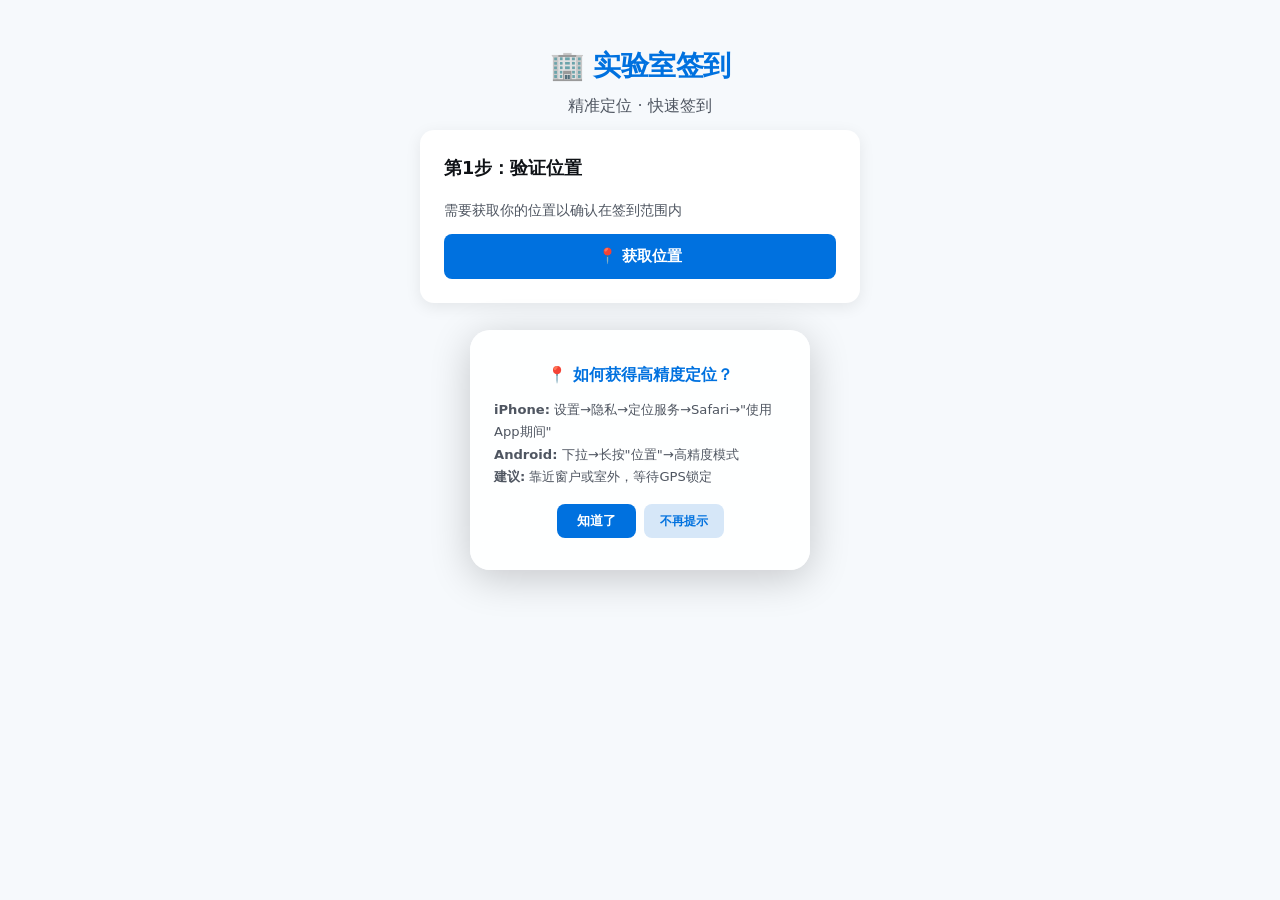
==== commit de1acd3e: "fix: revert to Chinese, remove coordinate conversion, simplify location logic" ====
--- a/frontend/index.html
+++ b/frontend/index.html
@@ -3,57 +3,57 @@
 <head>
 <meta charset="UTF-8">
 <meta name="viewport" content="width=device-width, initial-scale=1.0, user-scalable=no">
-<title>Lab Check-in</title>
+<title>签到</title>
 <link rel="stylesheet" href="/frontend/css/app.css">
 </head>
 <body>
 <div class="container" id="app">
   <div style="text-align:center;padding:20px 0 12px">
-    <h1 style="color:var(--brand)">Laboratory</h1>
-    <p style="margin-top:4px">Precise Location - Quick Check-in</p>
+    <h1 style="color:var(--brand)">&#x1f3e2; 实验室签到</h1>
+    <p style="margin-top:4px">精准定位 · 快速签到</p>
   </div>
 
   <div class="card result-card result-success hidden" id="statusCard">
     <div class="result-icon">&#x2705;</div>
-    <h2 id="statusTitle">Checked In</h2>
+    <h2 id="statusTitle">已签到</h2>
     <p id="statusDetail"></p>
     <p class="mt-1" style="font-size:0.82rem;color:var(--ink-muted)" id="statusTime"></p>
   </div>
 
-  <!-- GPS Tip Modal -->
+  <!-- GPS tip modal -->
   <div id="gpsTipOverlay" class="hidden" style="position:fixed;top:0;left:0;right:0;bottom:0;display:flex;align-items:center;justify-content:center;z-index:2000">
     <div style="background:rgba(255,255,255,.88);backdrop-filter:blur(14px);-webkit-backdrop-filter:blur(14px);border-radius:20px;padding:32px 24px;text-align:center;box-shadow:0 8px 40px rgba(0,0,0,.2);max-width:340px;width:90%">
-      <p style="font-weight:700;color:var(--brand);font-size:1rem">How to Enable High-Accuracy GPS</p>
+      <p style="font-weight:700;color:var(--brand);font-size:1rem">&#x1f4cd; 如何获得高精度定位？</p>
       <p style="font-size:.82rem;color:var(--ink-secondary);margin-top:12px;line-height:1.7;text-align:left">
-        <b>iPhone:</b> Settings - Privacy - Location Services - Safari - "While Using"<br>
-        <b>Android:</b> Swipe down - Long press "Location" - High Accuracy<br>
-        <b>Tip:</b> Stay near window or outdoors for best signal
+        <b>iPhone:</b> 设置→隐私→定位服务→Safari→"使用App期间"<br>
+        <b>Android:</b> 下拉→长按"位置"→高精度模式<br>
+        <b>建议:</b> 靠近窗户或室外，等待GPS锁定
       </p>
       <div style="margin-top:16px;display:flex;gap:8px;justify-content:center">
-        <button class="btn btn-primary" onclick="dismissGpsTip()" style="font-size:.82rem;padding:8px 20px">Got it</button>
-        <button class="btn btn-secondary" onclick="dismissGpsTipForever()" style="font-size:.78rem;padding:8px 16px">Don't show again</button>
+        <button class="btn btn-primary" onclick="dismissGpsTip()" style="font-size:.82rem;padding:8px 20px">知道了</button>
+        <button class="btn btn-secondary" onclick="dismissGpsTipForever()" style="font-size:.78rem;padding:8px 16px">不再提示</button>
       </div>
     </div>
   </div>
 
   <div class="card" id="mainCard">
     <div style="display:flex;justify-content:space-between;align-items:center;margin-bottom:16px">
-      <h3 id="stepTitle">Step 1: Verify Location</h3>
-      <span class="badge badge-warning hidden" id="locationBadge">Locating...</span>
+      <h3 id="stepTitle">第1步：验证位置</h3>
+      <span class="badge badge-warning hidden" id="locationBadge">定位中...</span>
     </div>
 
     <div id="stepLocation">
-      <p style="font-size:0.9rem;margin-bottom:12px">Your location is needed to confirm you are within range</p>
-      <button class="btn btn-primary btn-block" onclick="getLocation()" id="locBtn">Get Location</button>
+      <p style="font-size:0.9rem;margin-bottom:12px">需要获取你的位置以确认在签到范围内</p>
+      <button class="btn btn-primary btn-block" onclick="getLocation()" id="locBtn">&#x1f4cd; 获取位置</button>
       <div id="locResult" class="mt-2 hidden"></div>
     </div>
 
     <div id="stepName" class="hidden">
-      <p style="font-size:0.9rem;margin-bottom:12px">Confirm your identity to check in</p>
+      <p style="font-size:0.9rem;margin-bottom:12px">确认身份信息，点击签到</p>
       <div class="input-group">
-        <input type="text" class="input" id="userName" placeholder="Enter your name" required>
+        <input type="text" class="input" id="userName" placeholder="输入姓名" required>
       </div>
-      <button class="btn btn-primary btn-block btn-lg mt-3" onclick="submitByName()" id="checkinBtn">Confirm Check-in</button>
+      <button class="btn btn-primary btn-block btn-lg mt-3" onclick="submitByName()" id="checkinBtn">&#x2705; 确认签到</button>
       <div id="checkinResult" class="text-center mt-3 hidden"></div>
     </div>
   </div>
@@ -65,17 +65,15 @@
 var API = window.location.origin;
 var token = null, qrType = null, locationId = null;
 var userLat = null, userLng = null, locationVerified = false;
-var coordSource = 'amap'; // Gaode returns GCJ-02, no conversion needed
-
-// ── Init ──────────────────────────────────────────────────
+
 (function() {
   var p = new URLSearchParams(window.location.search);
   token = p.get('token'); qrType = p.get('type') || 'checkin'; locationId = p.get('location_id');
   if (token) {
     document.getElementById('tokenInfo').textContent = 'Session: ' + token.slice(0,8) + '... | ' + qrType;
     fetch(API + '/api/qr/validate/' + token).then(function(r){return r.json()}).then(function(d){
-      if (!d.valid) showToast('QR code expired or invalid', 'error');
-      else document.getElementById('stepTitle').textContent = (d.location_name || 'Check-in Point') + ' - ' + (qrType === 'checkin' ? 'Sign In' : 'Sign Out');
+      if (!d.valid) showToast('二维码已过期', 'error');
+      else document.getElementById('stepTitle').textContent = (d.location_name || '签到点') + ' - ' + (qrType === 'checkin' ? '签到' : '签退');
     });
   }
 })();
@@ -86,22 +84,22 @@
     fetch(API + '/api/check/status?user_id=' + u.id).then(function(r){return r.json()}).then(function(d){
       if (d.is_checked_in) {
         document.getElementById('statusCard').classList.remove('hidden');
-        document.getElementById('statusTitle').textContent = 'Checked In';
-        document.getElementById('statusDetail').textContent = 'Location: ' + (d.location_name || '-');
-        var t = 'Check-in: ' + new Date(d.check_in_time).toLocaleString();
-        if (d.auto_checkout_at) t += ' | Auto checkout: ' + new Date(d.auto_checkout_at).toLocaleTimeString();
+        document.getElementById('statusTitle').textContent = '已签到';
+        document.getElementById('statusDetail').textContent = '地点: ' + (d.location_name || '-');
+        var t = '签到: ' + new Date(d.check_in_time).toLocaleString();
+        if (d.auto_checkout_at) t += ' | 自动签退: ' + new Date(d.auto_checkout_at).toLocaleTimeString();
         document.getElementById('statusTime').textContent = t;
       }
     });
   }
 })();
 
-// ── GPS Tip ──────────────────────────────────────────────
+// GPS tip
 if (!localStorage.getItem('gpsTipDismissed')) document.getElementById('gpsTipOverlay').classList.remove('hidden');
 function dismissGpsTip() { document.getElementById('gpsTipOverlay').classList.add('hidden'); }
 function dismissGpsTipForever() { localStorage.setItem('gpsTipDismissed', '1'); document.getElementById('gpsTipOverlay').classList.add('hidden'); }
 
-// ── Pre-load Gaode JS ────────────────────────────────────
+// Pre-load Gaode
 var _amapReady = false;
 (function() {
   var s = document.createElement('script');
@@ -111,16 +109,19 @@
   document.head.appendChild(s);
 })();
 
-// ── Location ─────────────────────────────────────────────
+var _watchId = null;
+
 function getLocation() {
   var btn = document.getElementById('locBtn');
   var badge = document.getElementById('locationBadge');
   var result = document.getElementById('locResult');
-  btn.disabled = true; btn.textContent = 'Locating...';
+  if (_watchId !== null) { navigator.geolocation.clearWatch(_watchId); _watchId = null; }
+  btn.disabled = true; btn.textContent = '定位中...';
   badge.classList.remove('hidden');
-  badge.className = 'badge badge-warning'; badge.textContent = 'Locating...';
+  badge.className = 'badge badge-warning'; badge.textContent = '定位中...';
   result.classList.add('hidden');
 
+  // Try Gaode first
   if (_amapReady && window.AMap) {
     window.AMap.plugin('AMap.Geolocation', function() {
       var geo = new window.AMap.Geolocation({enableHighAccuracy: true, timeout: 15000});
@@ -128,13 +129,12 @@
         if (status === 'complete' && amapResult.position) {
           userLat = amapResult.position.lat;
           userLng = amapResult.position.lng;
-          coordSource = 'amap';
           badge.className = 'badge badge-success';
-          badge.textContent = 'AMap (' + (amapResult.accuracy || 30).toFixed(0) + 'm)';
+          badge.textContent = '已定位 (' + (amapResult.accuracy || 30).toFixed(0) + 'm)';
           validateAndProceed(btn, badge, result);
-        } else {
-          fallbackGPS(btn, badge, result);
+          return;
         }
+        fallbackGPS(btn, badge, result);
       });
     });
   } else {
@@ -145,27 +145,27 @@
 function fallbackGPS(btn, badge, result) {
   if (!navigator.geolocation) {
     result.classList.remove('hidden');
-    result.innerHTML = '<div class="badge badge-danger">Browser does not support geolocation</div>';
-    btn.disabled = false; btn.textContent = 'Get Location';
+    result.innerHTML = '<div class="badge badge-danger">浏览器不支持定位</div>';
+    btn.disabled = false; btn.textContent = '获取位置';
     return;
   }
-  coordSource = 'gps';
-  badge.textContent = 'GPS searching...';
-  navigator.geolocation.getCurrentPosition(
+  badge.textContent = 'GPS搜索中...';
+  _watchId = navigator.geolocation.watchPosition(
     function(pos) {
+      navigator.geolocation.clearWatch(_watchId); _watchId = null;
       userLat = pos.coords.latitude; userLng = pos.coords.longitude;
       badge.className = 'badge badge-success';
-      badge.textContent = 'GPS (' + pos.coords.accuracy.toFixed(0) + 'm)';
+      badge.textContent = '已定位 (' + pos.coords.accuracy.toFixed(0) + 'm)';
       validateAndProceed(btn, badge, result);
     },
     function(err) {
-      badge.className = 'badge badge-danger'; badge.textContent = 'Failed';
-      var msg = err.code === 1 ? 'Please allow location permission' : err.code === 2 ? 'No GPS signal' : 'Timeout';
+      badge.className = 'badge badge-danger'; badge.textContent = '定位失败';
+      var msg = err.code === 1 ? '请允许位置权限' : err.code === 2 ? '无GPS信号，请移至窗边' : '超时';
       result.classList.remove('hidden');
-      result.innerHTML = '<div class="badge badge-danger">' + msg + '</div><button class="btn btn-secondary mt-2" onclick="getLocation()">Retry</button>';
-      btn.disabled = false; btn.textContent = 'Get Location';
+      result.innerHTML = '<div class="badge badge-danger">' + msg + '</div><button class="btn btn-secondary mt-2" onclick="getLocation()">重试</button>';
+      btn.disabled = false; btn.textContent = '获取位置';
     },
-    {enableHighAccuracy: true, timeout: 15000, maximumAge: 0}
+    {enableHighAccuracy: true, timeout: 90000, maximumAge: 0}
   );
 }
 
@@ -174,69 +174,68 @@
     fetch(API + '/api/admin/validate-location', {
       method: 'POST',
       headers: {'Content-Type': 'application/json'},
-      body: JSON.stringify({lat: userLat, lng: userLng, location_id: parseInt(locationId), source: coordSource}),
+      body: JSON.stringify({lat: userLat, lng: userLng, location_id: parseInt(locationId)}),
     })
     .then(function(r){return r.json()})
     .then(function(d) {
       result.classList.remove('hidden');
       if (d.within_range) {
-        result.innerHTML = '<div class="badge badge-success">Within range (' + d.distance_meters + 'm / ' + d.max_meters + 'm)</div><p style="font-size:.78rem;margin-top:4px;color:var(--ink-muted)">' + (d.address || '') + '</p>';
+        result.innerHTML = '<div class="badge badge-success">&#x2705; 在范围内 (' + d.distance_meters + 'm / ' + d.max_meters + 'm)</div><p style="font-size:.78rem;margin-top:4px;color:var(--ink-muted)">' + (d.address || '') + '</p>';
         locationVerified = true;
         showNameStep();
       } else {
-        result.innerHTML = '<div class="badge badge-danger">Out of range (' + d.distance_meters + 'm / ' + d.max_meters + 'm)</div><button class="btn btn-secondary mt-2" onclick="getLocation()">Retry</button>';
+        result.innerHTML = '<div class="badge badge-danger">&#x274c; 超出范围 (' + d.distance_meters + 'm / ' + d.max_meters + 'm)</div><button class="btn btn-secondary mt-2" onclick="getLocation()">重试</button>';
       }
-      btn.disabled = false; btn.textContent = 'Relocate';
+      btn.disabled = false; btn.textContent = '重新定位';
     })
     .catch(function() {
       result.classList.remove('hidden');
-      result.innerHTML = '<div class="badge badge-danger">Network error</div><button class="btn btn-secondary mt-2" onclick="getLocation()">Retry</button>';
-      btn.disabled = false; btn.textContent = 'Get Location';
+      result.innerHTML = '<div class="badge badge-danger">网络错误</div><button class="btn btn-secondary mt-2" onclick="getLocation()">重试</button>';
+      btn.disabled = false; btn.textContent = '获取位置';
     });
   } else {
     locationVerified = true;
     showNameStep();
-    btn.disabled = false; btn.textContent = 'Relocate';
-  }
-}
-
-// ── Name check-in ────────────────────────────────────────
+    btn.disabled = false; btn.textContent = '重新定位';
+  }
+}
+
 function showNameStep() {
   document.getElementById('stepLocation').classList.add('hidden');
   document.getElementById('stepName').classList.remove('hidden');
-  document.getElementById('stepTitle').textContent = 'Step 2: Confirm Check-in';
+  document.getElementById('stepTitle').textContent = '第2步：确认签到';
 }
 
 function submitByName() {
   var name = document.getElementById('userName').value.trim();
-  if (!name) return alert('Please enter your name');
+  if (!name) return alert('请输入姓名');
   var btn = document.getElementById('checkinBtn');
   var result = document.getElementById('checkinResult');
-  btn.disabled = true; btn.textContent = 'Checking in...';
+  btn.disabled = true; btn.textContent = '签到中...';
   result.classList.remove('hidden');
-  result.innerHTML = '<div class="spinner" style="margin:0 auto"></div><p class="mt-1">Processing...</p>';
+  result.innerHTML = '<div class="spinner" style="margin:0 auto"></div><p class="mt-1">处理中...</p>';
 
   var endpoint = qrType === 'checkout' ? '/api/check/out' : '/api/check/in';
   fetch(API + endpoint, {
     method: 'POST',
     headers: {'Content-Type': 'application/json'},
-    body: JSON.stringify({token: token, face_image_base64: '', latitude: userLat, longitude: userLng, user_name: name, source: coordSource}),
+    body: JSON.stringify({token: token, face_image_base64: '', latitude: userLat, longitude: userLng, user_name: name}),
   })
   .then(function(resp) { return resp.json().then(function(data) { return {ok: resp.ok, data: data}; }); })
   .then(function(r) {
     if (r.ok) {
-      result.innerHTML = '<div class="badge badge-success" style="font-size:1.2rem">Check-in Successful!</div><p class="mt-1" style="font-size:1.1rem;font-weight:700">' + r.data.user_name + '</p><p style="font-size:0.82rem;color:var(--ink-muted)">' + new Date(r.data.check_in_time).toLocaleString() + '</p><p style="font-size:0.82rem;color:var(--ink-muted)">Location: ' + (r.data.location_name || '-') + '</p><p style="font-size:0.82rem;color:var(--ink-muted)">Distance: ' + (r.data.distance_meters || '?') + 'm</p>';
+      result.innerHTML = '<div class="badge badge-success" style="font-size:1.2rem">&#x2705; 签到成功!</div><p class="mt-1" style="font-size:1.1rem;font-weight:700">' + r.data.user_name + '</p><p style="font-size:0.82rem;color:var(--ink-muted)">时间: ' + new Date(r.data.check_in_time).toLocaleString() + '</p><p style="font-size:0.82rem;color:var(--ink-muted)">距离: ' + (r.data.distance_meters || '?') + 'm</p>';
       document.getElementById('statusCard').classList.remove('hidden');
-      document.getElementById('statusTitle').textContent = 'Checked In';
+      document.getElementById('statusTitle').textContent = '已签到';
       document.getElementById('mainCard').classList.add('hidden');
     } else {
-      result.innerHTML = '<div class="badge badge-danger">' + (r.data.detail || 'Failed') + '</div>';
-      btn.disabled = false; btn.textContent = 'Confirm Check-in';
+      result.innerHTML = '<div class="badge badge-danger">' + (r.data.detail || '失败') + '</div>';
+      btn.disabled = false; btn.textContent = '确认签到';
     }
   })
   .catch(function(e) {
-    result.innerHTML = '<div class="badge badge-danger">Network error: ' + e.message + '</div>';
-    btn.disabled = false; btn.textContent = 'Confirm Check-in';
+    result.innerHTML = '<div class="badge badge-danger">网络错误: ' + e.message + '</div>';
+    btn.disabled = false; btn.textContent = '确认签到';
   });
 }
 
